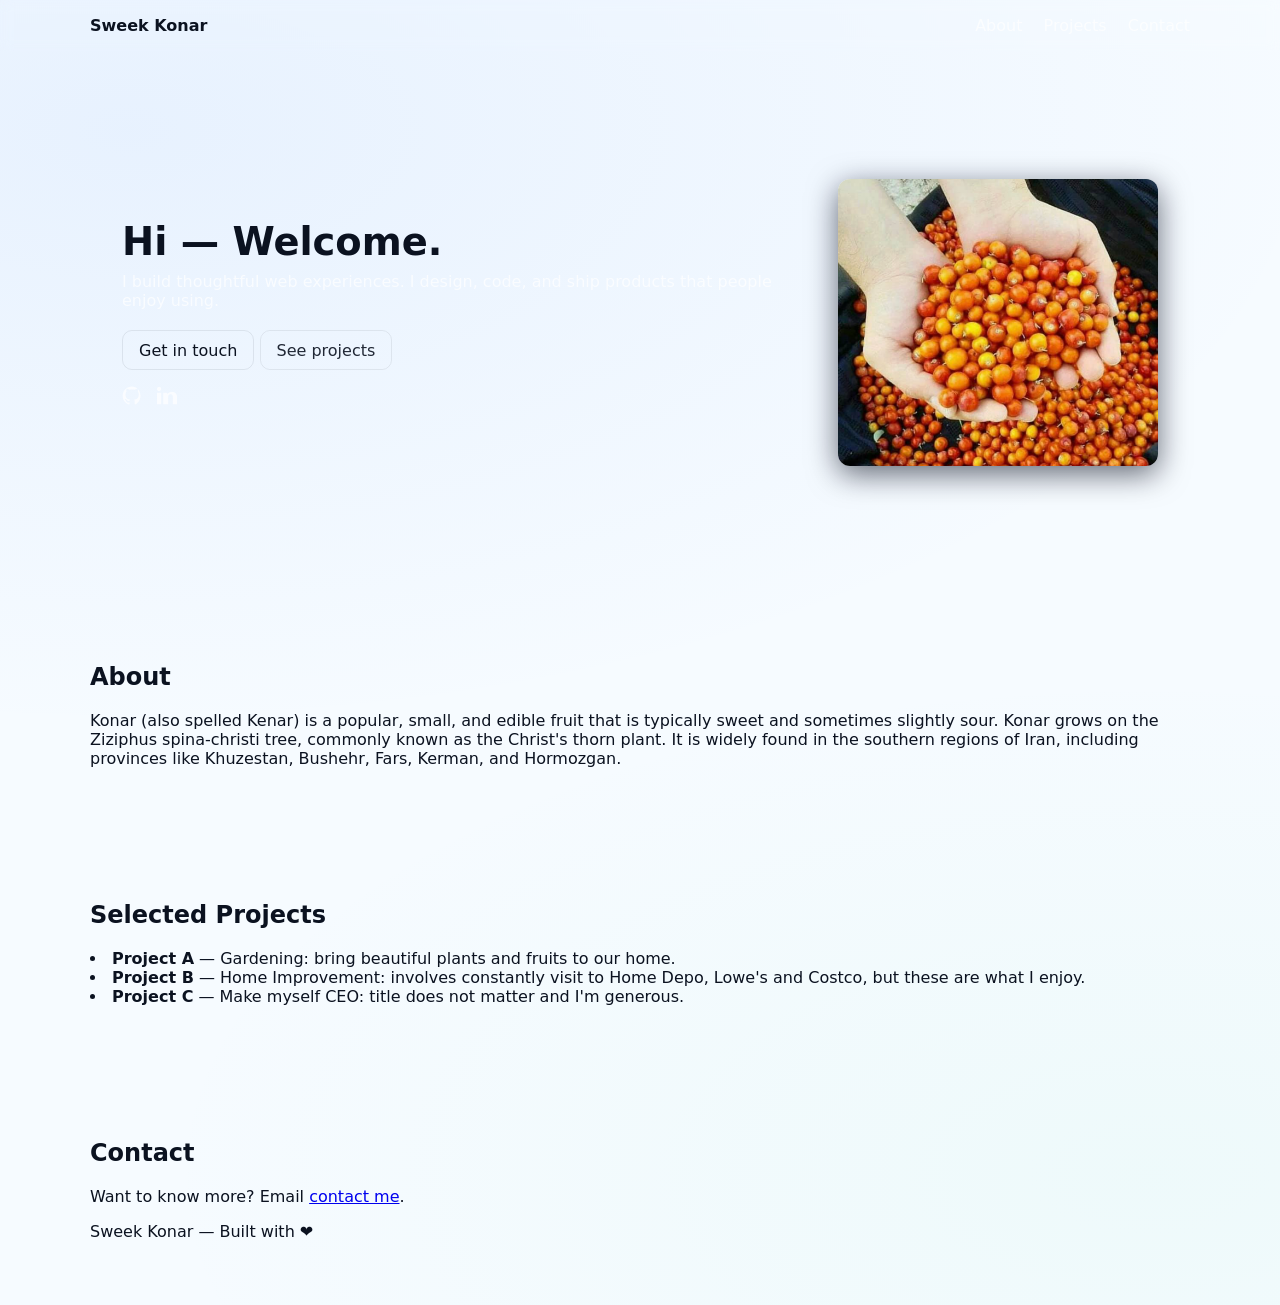
==== index.html @ 3c8fbfd5 "update" ====
<!doctype html>
<html lang="en">
<head>
    <meta charset="utf-8">
    <meta name="viewport" content="width=device-width,initial-scale=1">
    <meta name="description" content="Personal website landing page">
    <title>Sweek Konar — Portfolio</title>
    <link rel="stylesheet" href="styles.css">
</head>
<body>
    <header class="site-header">
        <div class="container header-inner">
            <a class="brand" href="#">Sweek Konar</a>
            <nav class="nav">
                <a href="#about">About</a>
                <a href="#projects">Projects</a>
                <a href="#contact">Contact</a>
            </nav>
        </div>
    </header>

    <main>
        <section class="hero">
            <div class="container hero-inner">
                <div class="hero-text">
                    <h1>Hi — Welcome.</h1>
                    <p class="tagline">I build thoughtful web experiences. I design, code, and ship products that people enjoy using.</p>
                    <p class="cta-row">
                        <a class="btn" href="mailto:red.diamond105@gmail.com">Get in touch</a>
                        <a class="btn ghost" href="#projects">See projects</a>
                    </p>
                    <p class="social">
                        <a href="https://github.com/" target="_blank" rel="noopener noreferrer" aria-label="GitHub">
                            <svg width="20" height="20" viewBox="0 0 24 24" fill="none" aria-hidden>
                                <path fill="currentColor" d="M12 .5C5.73.5.75 5.48.75 11.75c0 4.9 3.18 9.06 7.6 10.52.56.1.76-.24.76-.53 0-.26-.01-1.12-.01-2.03-3.09.67-3.74-.75-3.98-1.44-.13-.36-.7-1.44-1.2-1.73-.41-.25-1-.87-.01-.89.93-.03 1.59.86 1.81 1.22 1.06 1.78 2.76 1.27 3.43.97.1-.76.41-1.27.74-1.56-2.77-.31-5.69-1.39-5.69-6.18 0-1.37.49-2.49 1.29-3.37-.13-.32-.56-1.62.12-3.37 0 0 1.05-.34 3.44 1.28 1-.28 2.06-.42 3.12-.42 1.06 0 2.12.14 3.12.42 2.38-1.62 3.43-1.28 3.43-1.28.69 1.75.26 3.05.13 3.37.8.88 1.29 2 1.29 3.37 0 4.8-2.93 5.86-5.72 6.17.42.36.8 1.08.8 2.18 0 1.57-.01 2.83-.01 3.21 0 .29.2.64.77.53C19.07 20.8 22.25 16.64 22.25 11.75 22.25 5.48 17.27.5 12 .5z"/>
                            </svg>
                        </a>
                        <a href="https://linkedin.com/" target="_blank" rel="noopener noreferrer" aria-label="LinkedIn">
                            <svg width="20" height="20" viewBox="0 0 24 24" fill="none" aria-hidden>
                                <path fill="currentColor" d="M4.98 3.5C4.98 4.88 3.87 6 2.5 6S0 4.88 0 3.5 1.12 1 2.5 1 4.98 2.12 4.98 3.5zM0 8h5v14H0zM7.5 8h4.79v1.93h.07c.67-1.27 2.3-2.6 4.73-2.6C22.55 7.33 24 9.8 24 13.58V22h-5v-7.78c0-1.86-.03-4.25-2.59-4.25-2.6 0-3 2.03-3 4.12V22H7.5z"/>
                            </svg>
                        </a>
                    </p>
                </div>
                <div class="hero-media" aria-hidden>
                    <img src="assets/konar.png" alt="Konar" class="avatar">
                </div>
            </div>
        </section>

        <section id="about" class="section container">
            <h2>About</h2>
            <p>Konar (also spelled Kenar) is a popular, small, and edible fruit that is typically sweet and sometimes slightly sour. Konar grows on the Ziziphus spina-christi tree, commonly known as the Christ's thorn plant. It is widely found in the southern regions of Iran, including provinces like Khuzestan, Bushehr, Fars, Kerman, and Hormozgan.</p>
        </section>

        <section id="projects" class="section container">
            <h2>Selected Projects</h2>
            <p class="projects">
                <li><strong>Project A</strong> — Gardening: bring beautiful plants and fruits to our home. </li>
                <li><strong>Project B</strong> — Home Improvement: involves constantly visit to Home Depo, Lowe's and Costco, but these are what I enjoy.</li>
                <li><strong>Project C</strong> — Make myself CEO: title does not matter and I'm generous.</li>
            </p>
        </section>

        <section id="contact" class="section container">
            <h2>Contact</h2>
            <p>Want to know more? Email <a href="mailto:red.diamond@105@gmail.com">contact me</a>.</p>
            <p>Sweek Konar — Built with ❤️</p>
        </section>
    </main>

    <footer class="site-header">
    
    </footer>

    <script>
        document.getElementById('year').textContent = new Date().getFullYear();
    </script>
</body>
</html>
---- styles.css ----
:root{
  --bg: #0f172a;
  --card: rgba(255,255,255,0.06);
  --muted: rgba(255,255,255,0.7);
  --accent: linear-gradient(90deg,#6EE7B7,#3B82F6);
  --max-width: 1100px;
  --radius: 12px;
}
*{box-sizing:border-box}
body{
  margin:0; font-family: Inter, ui-sans-serif, system-ui, -apple-system, "Segoe UI", Roboto, "Helvetica Neue", Arial;
  background: radial-gradient(1200px 600px at 10% 10%, rgba(59,130,246,0.08), transparent),
              radial-gradient(1000px 500px at 90% 90%, rgba(110,231,183,0.06), transparent),
              var(--bg);
  color:#e6eef8; -webkit-font-smoothing:antialiased; -moz-osx-font-smoothing:grayscale;
}
.container{max-width:var(--max-width);margin:0 auto;padding:2rem}
.site-header{backdrop-filter: blur(6px);background:linear-gradient(180deg, rgba(255,255,255,0.02), transparent);}
.header-inner{display:flex;align-items:center;justify-content:space-between;padding:1rem 0}
.brand{font-weight:700;color:inherit;text-decoration:none}
.nav a{color:var(--muted);margin-left:1rem;text-decoration:none}
.hero{padding:6rem 0}
.hero-inner{display:grid;grid-template-columns:1fr 320px;gap:2.5rem;align-items:center}
.hero-text h1{font-size:2.4rem;margin:0 0 .5rem}
.tagline{color:var(--muted);margin:0 0 1.25rem}
.cta-row{margin:1rem 0}
.btn{display:inline-block;padding:.6rem 1rem;border-radius:10px;background:transparent;border:1px solid rgba(255,255,255,0.12);color:inherit;text-decoration:none}
.btn.ghost{background:transparent;opacity:0.9}
.social a{margin-right:.6rem;color:var(--muted);display:inline-flex;align-items:center}
.hero-media{display:flex;justify-content:center}
.avatar{width:100%;max-width:320px;height:auto;border-radius:12px;box-shadow:0 8px 30px rgba(2,6,23,0.6)}
.section{padding:3rem 0;border-top:1px solid rgba(255,255,255,0.02);background:transparent}
.projects{list-style:disc inside;padding-left:1rem;margin:0}
.projects li{padding:.35rem 0;color:var(--muted)}
.site-footer{padding:2rem 0;color:var(--muted);font-size:.9rem}
@media (max-width:880px){
  .hero-inner{grid-template-columns:1fr;grid-auto-rows:auto;text-align:center}
  .hero-media{order:-1}
  .nav{display:none}
}
@media (prefers-color-scheme:light){
  :root{--bg:#f6fbff;color-scheme:light}
  body{color:#0b1220}
  .site-header{background:transparent}
  .btn{border-color:rgba(11,18,32,0.08)}
}
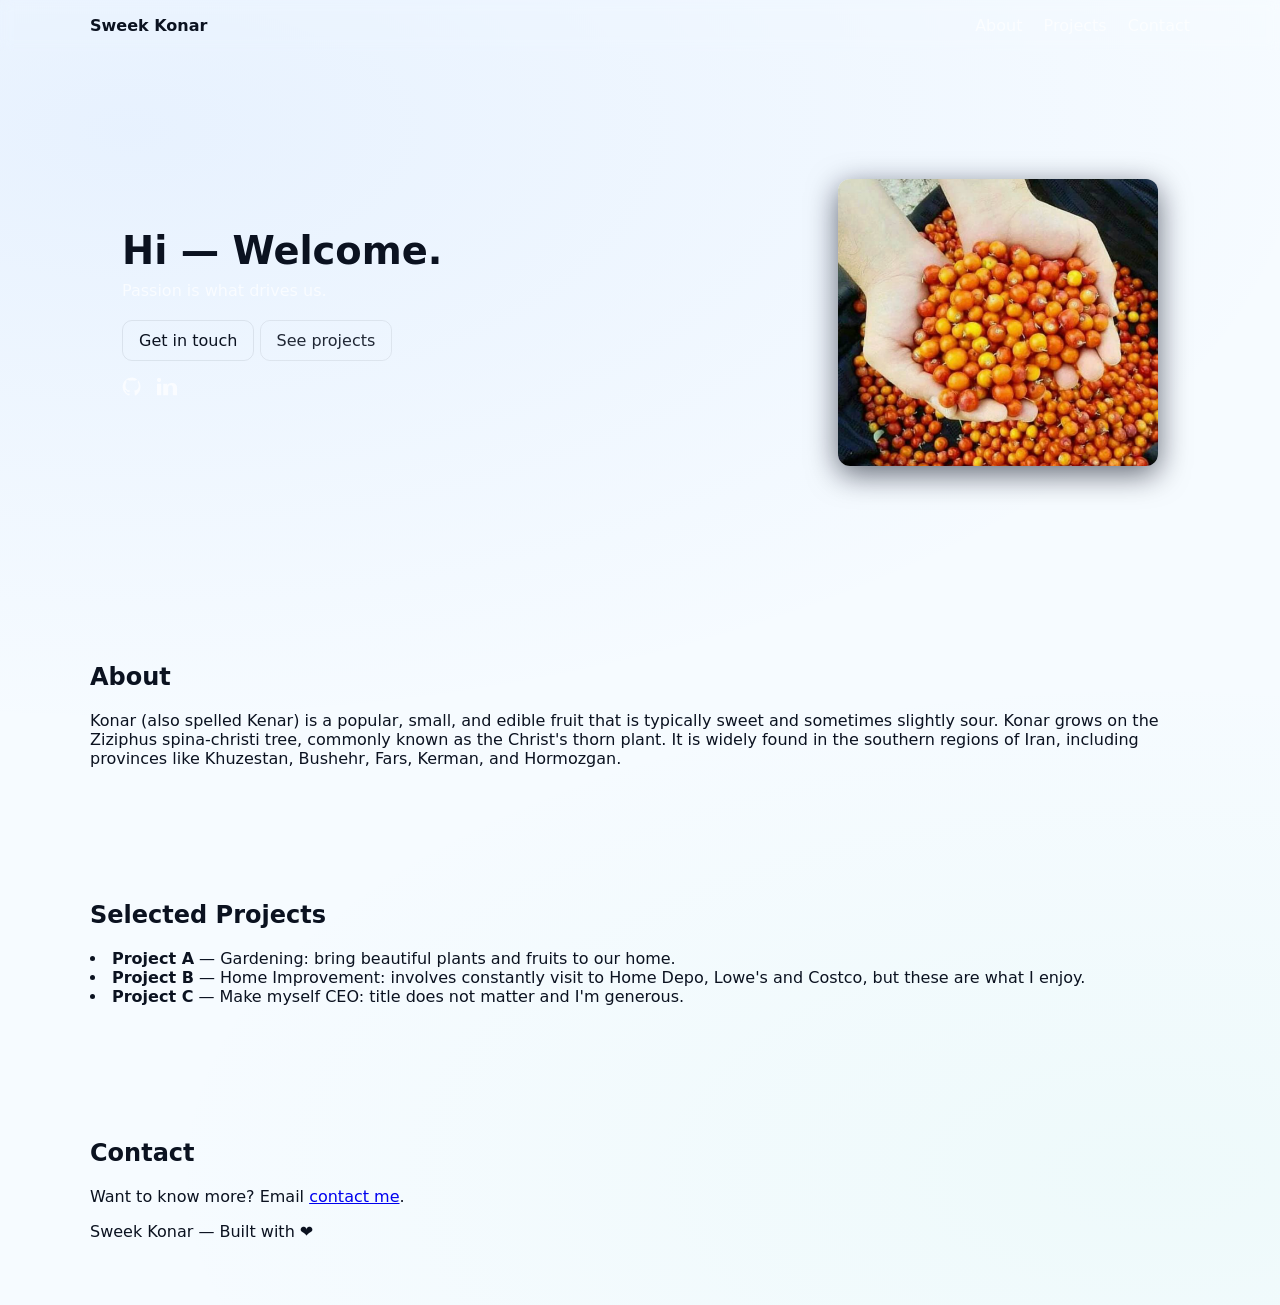
==== commit 9fbb1a7c: "update" ====
--- a/index.html
+++ b/index.html
@@ -25,7 +25,7 @@
             <div class="container hero-inner">
                 <div class="hero-text">
                     <h1>Hi — Welcome.</h1>
-                    <p class="tagline">I build thoughtful web experiences. I design, code, and ship products that people enjoy using.</p>
+                    <p class="tagline"> Passion is what drives us. </p>
                     <p class="cta-row">
                         <a class="btn" href="mailto:red.diamond105@gmail.com">Get in touch</a>
                         <a class="btn ghost" href="#projects">See projects</a>
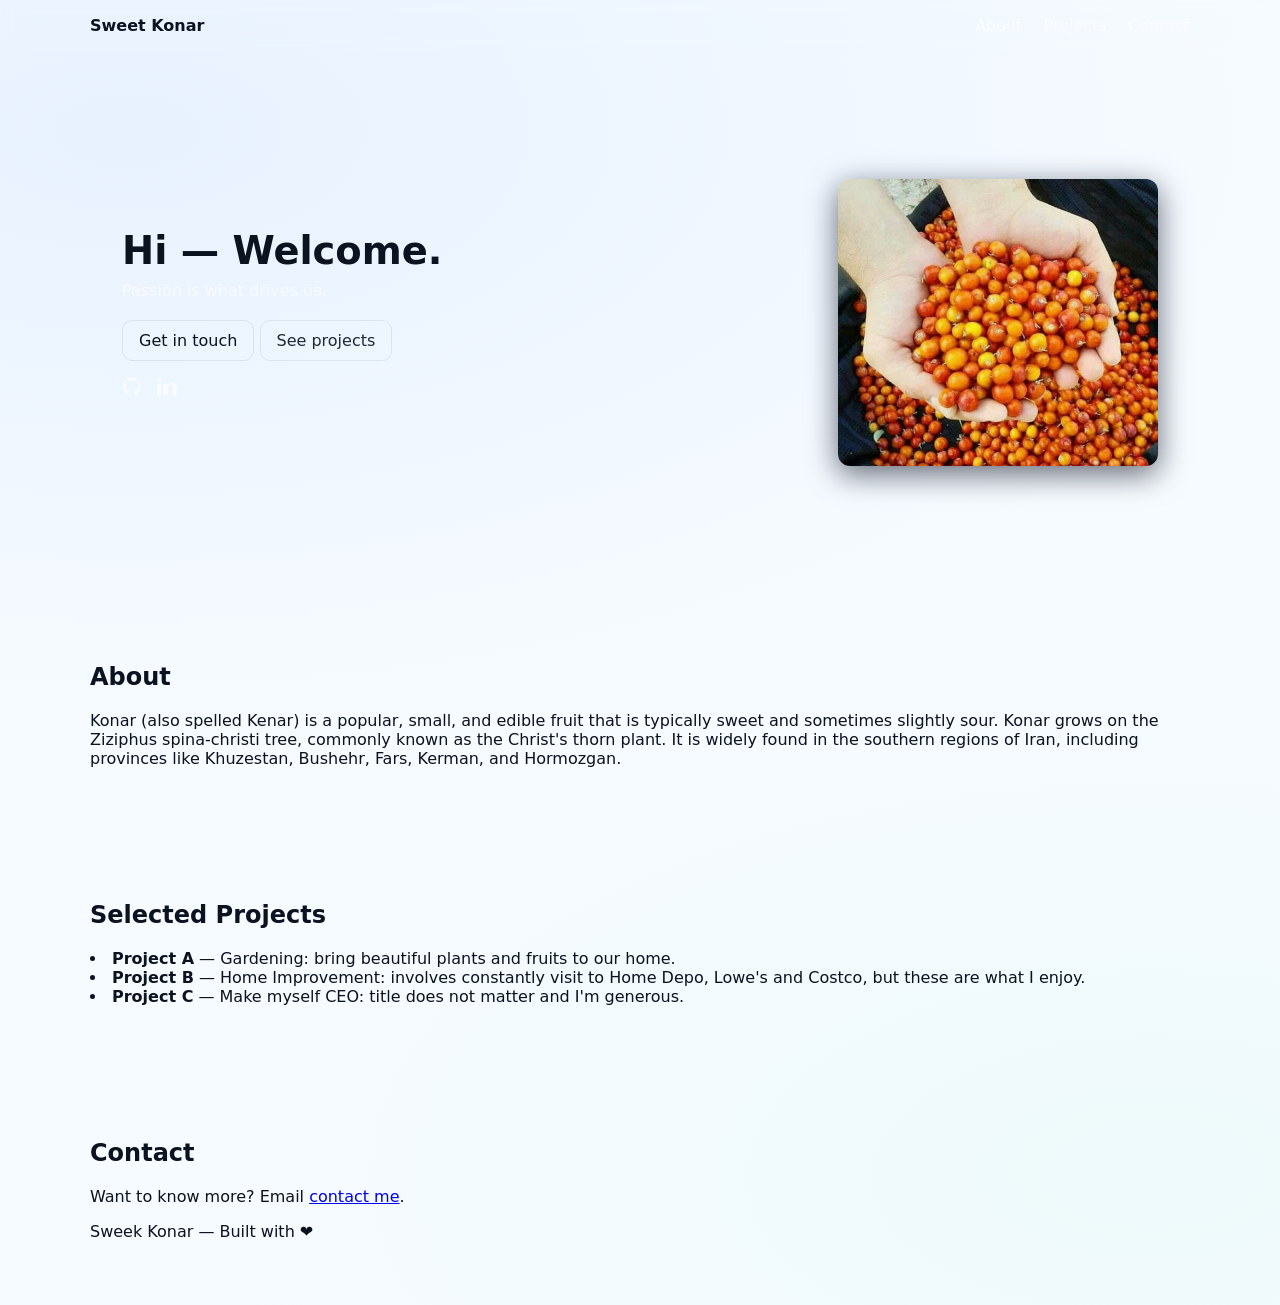
==== commit 52ebeece: "update" ====
--- a/index.html
+++ b/index.html
@@ -5,13 +5,13 @@
     <meta charset="utf-8">
     <meta name="viewport" content="width=device-width,initial-scale=1">
     <meta name="description" content="Personal website landing page">
-    <title>Sweek Konar — Portfolio</title>
+    <title>Sweet Konar — Sweet Konar</title>
     <link rel="stylesheet" href="styles.css">
 </head>
 <body>
     <header class="site-header">
         <div class="container header-inner">
-            <a class="brand" href="#">Sweek Konar</a>
+            <a class="brand" href="#">Sweet Konar</a>
             <nav class="nav">
                 <a href="#about">About</a>
                 <a href="#projects">Projects</a>
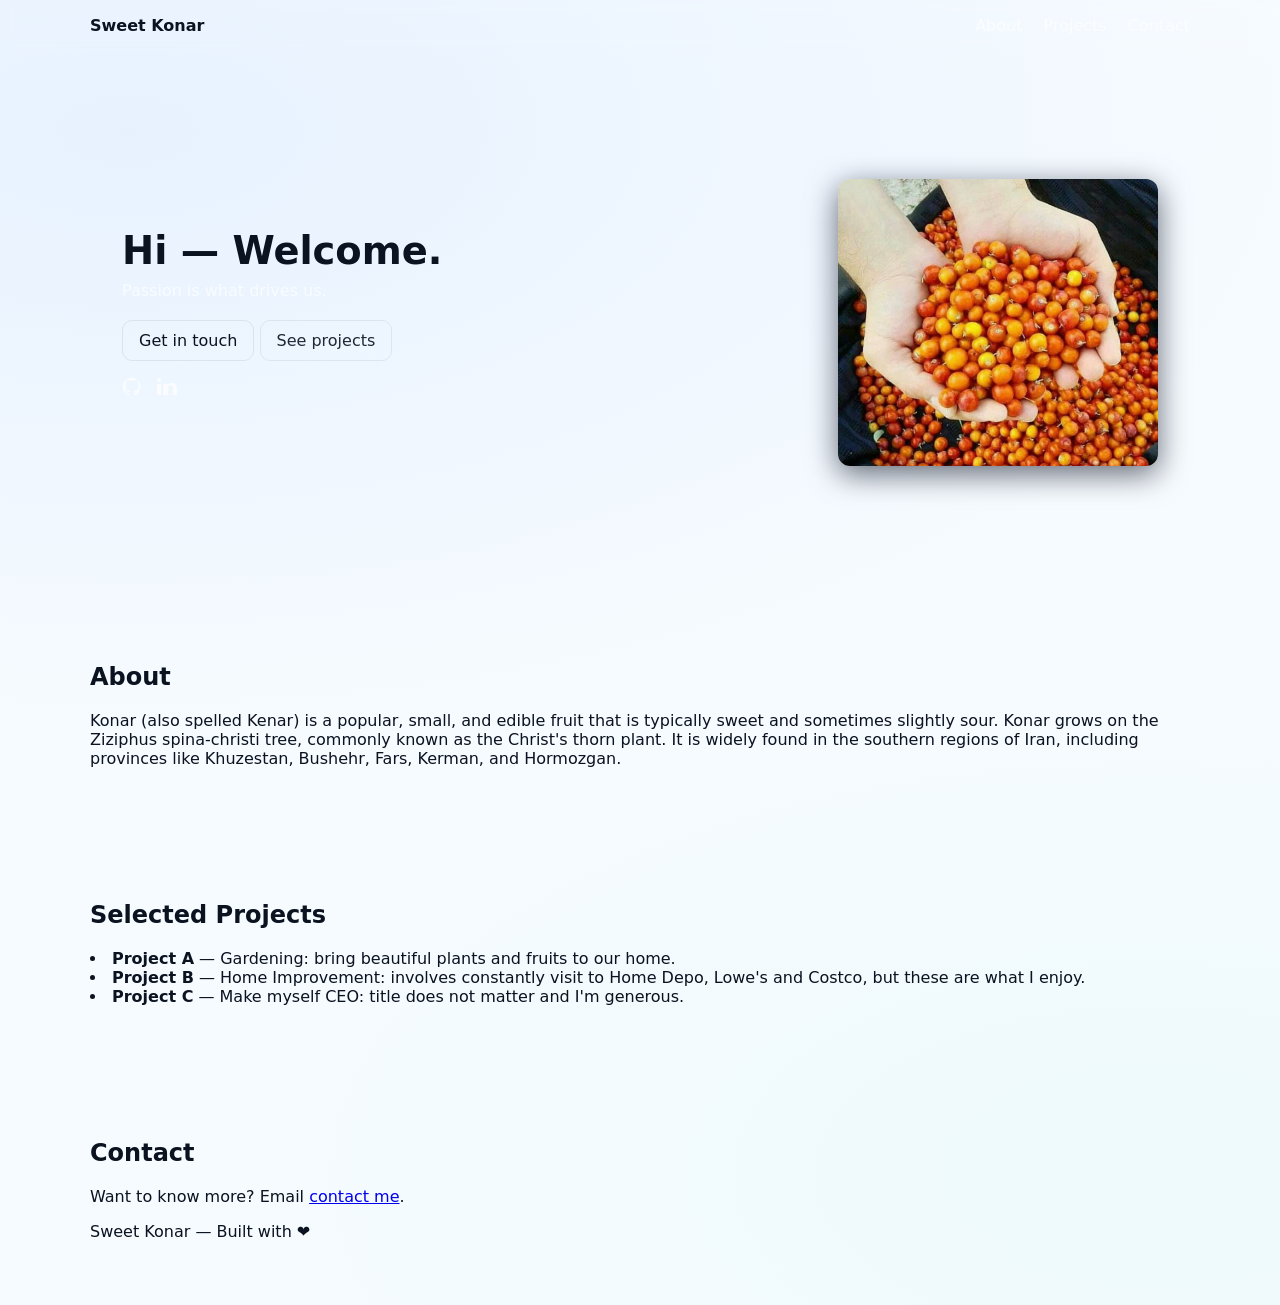
==== commit 4c47dfd1: "update" ====
--- a/index.html
+++ b/index.html
@@ -66,7 +66,7 @@
         <section id="contact" class="section container">
             <h2>Contact</h2>
             <p>Want to know more? Email <a href="mailto:red.diamond@105@gmail.com">contact me</a>.</p>
-            <p>Sweek Konar — Built with ❤️</p>
+            <p>Sweet Konar — Built with ❤️</p>
         </section>
     </main>
 
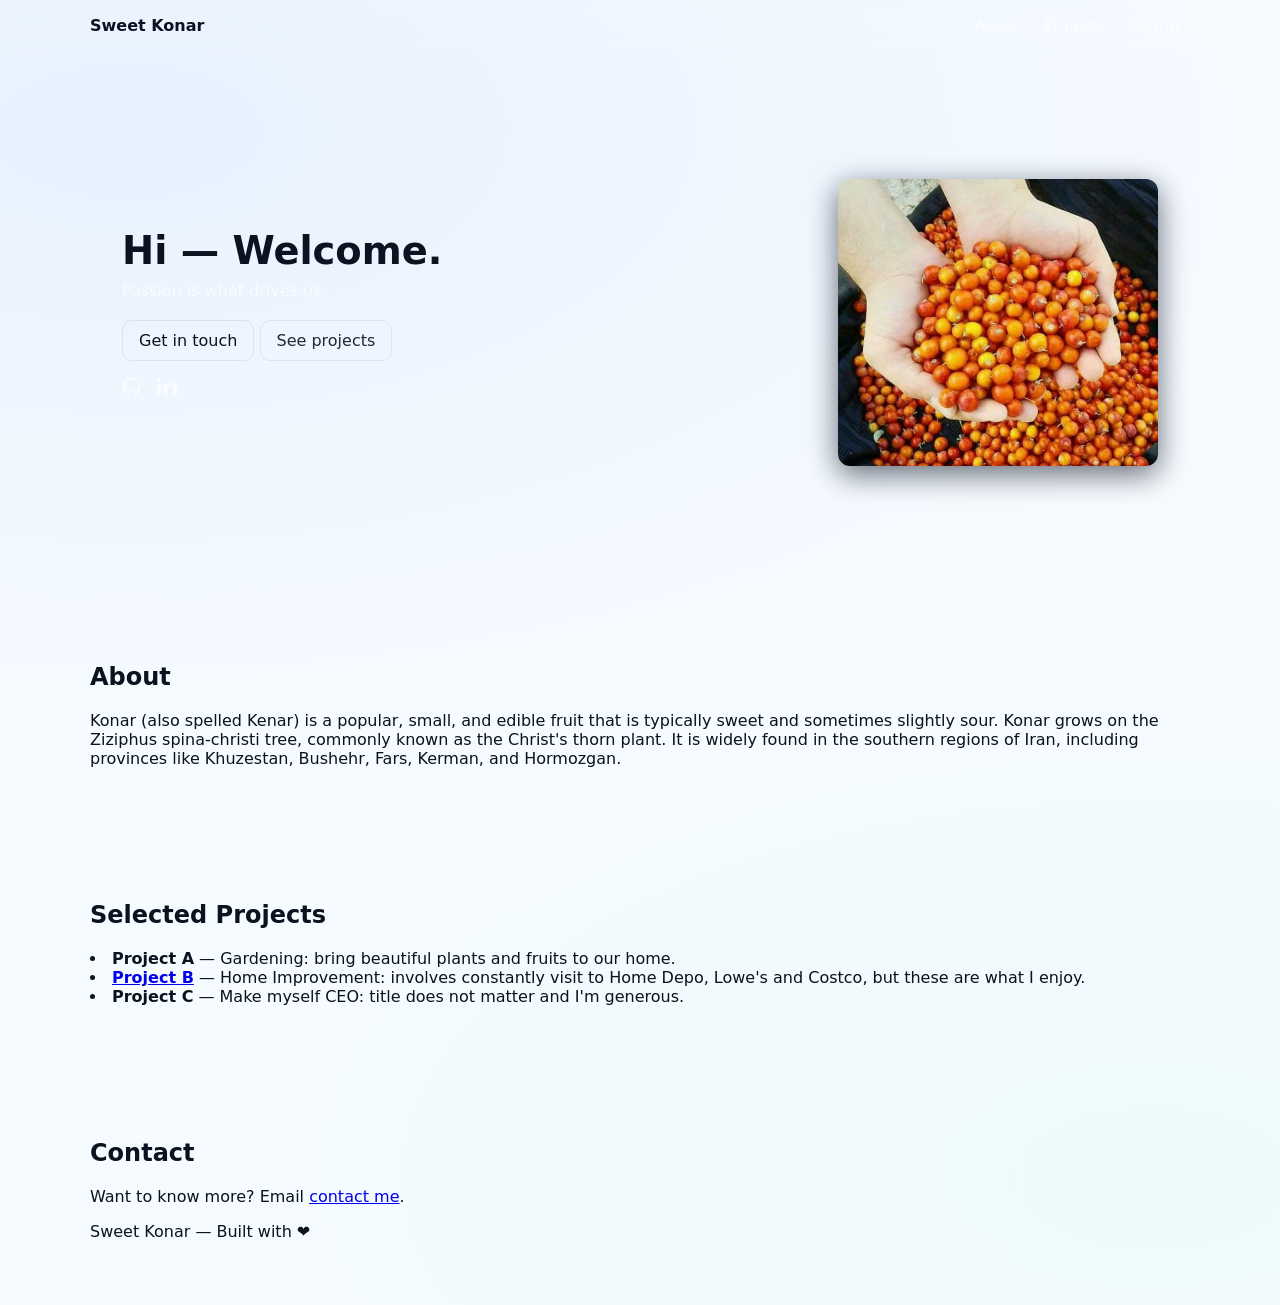
==== commit 252be829: "add projectB" ====
--- a/index.html
+++ b/index.html
@@ -58,7 +58,7 @@
             <h2>Selected Projects</h2>
             <p class="projects">
                 <li><strong>Project A</strong> — Gardening: bring beautiful plants and fruits to our home. </li>
-                <li><strong>Project B</strong> — Home Improvement: involves constantly visit to Home Depo, Lowe's and Costco, but these are what I enjoy.</li>
+                <li><strong><a href="projectB.html">Project B</a></strong> — Home Improvement: involves constantly visit to Home Depo, Lowe's and Costco, but these are what I enjoy.</li>
                 <li><strong>Project C</strong> — Make myself CEO: title does not matter and I'm generous.</li>
             </p>
         </section>
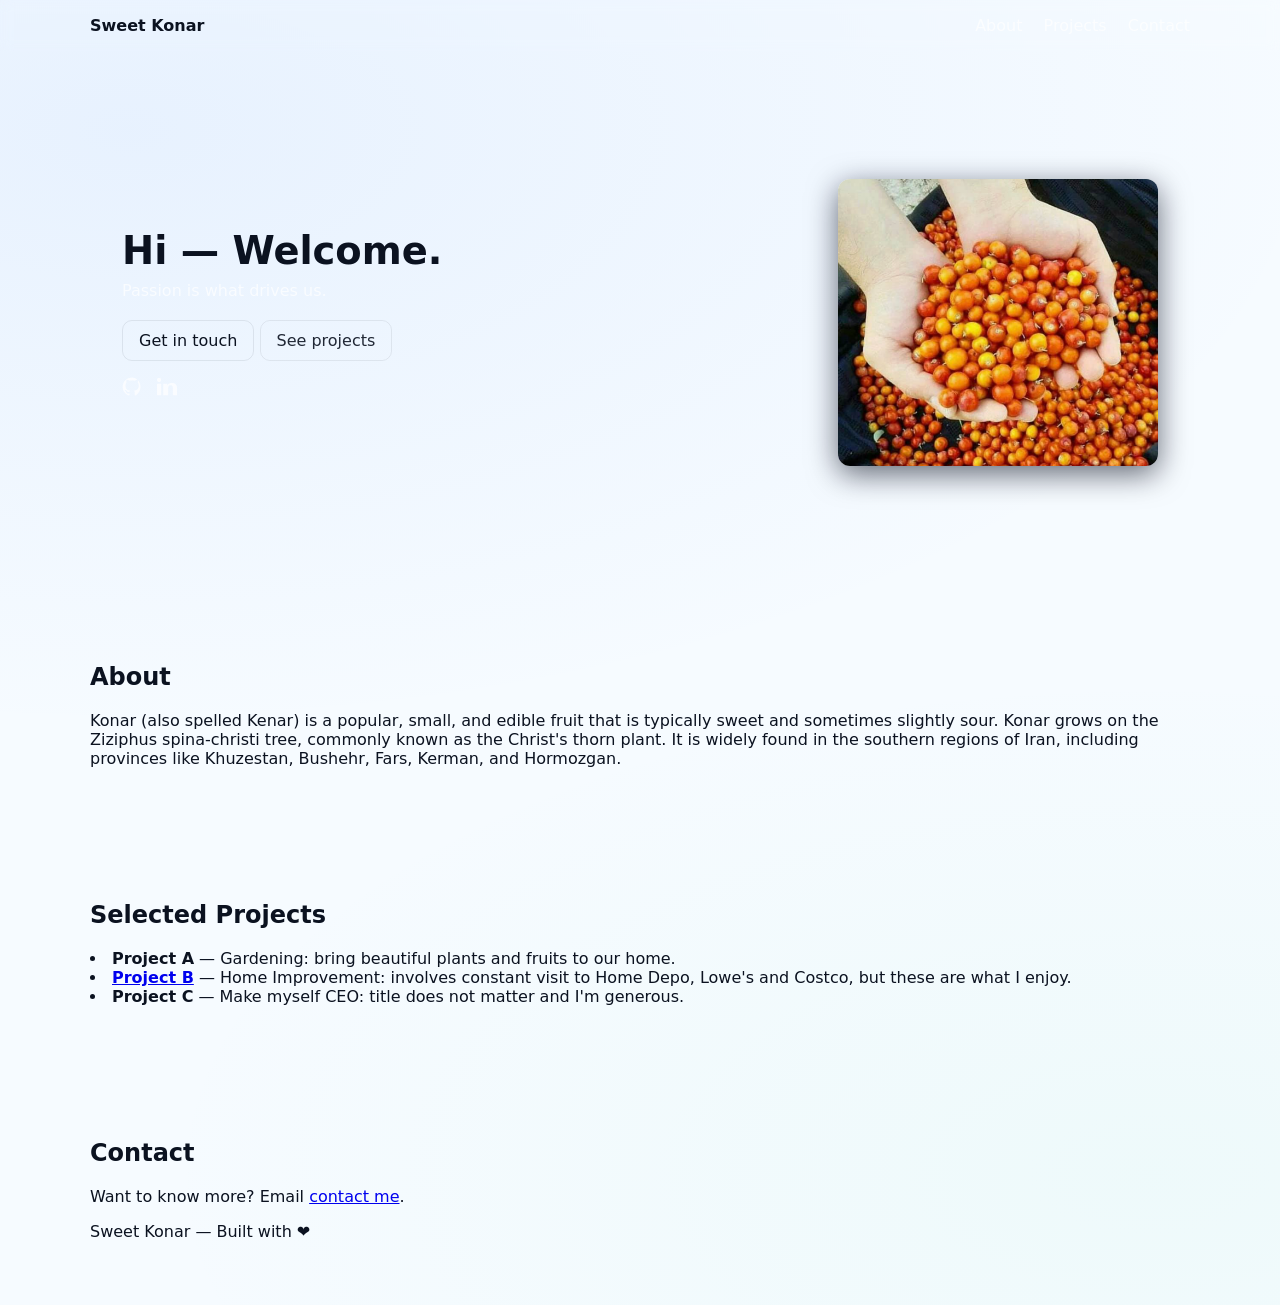
==== commit a3477cd4: "add projectB" ====
--- a/index.html
+++ b/index.html
@@ -58,7 +58,7 @@
             <h2>Selected Projects</h2>
             <p class="projects">
                 <li><strong>Project A</strong> — Gardening: bring beautiful plants and fruits to our home. </li>
-                <li><strong><a href="projectB.html">Project B</a></strong> — Home Improvement: involves constantly visit to Home Depo, Lowe's and Costco, but these are what I enjoy.</li>
+                <li><strong><a href="projectB.html">Project B</a></strong> — Home Improvement: involves constant visit to Home Depo, Lowe's and Costco, but these are what I enjoy.</li>
                 <li><strong>Project C</strong> — Make myself CEO: title does not matter and I'm generous.</li>
             </p>
         </section>
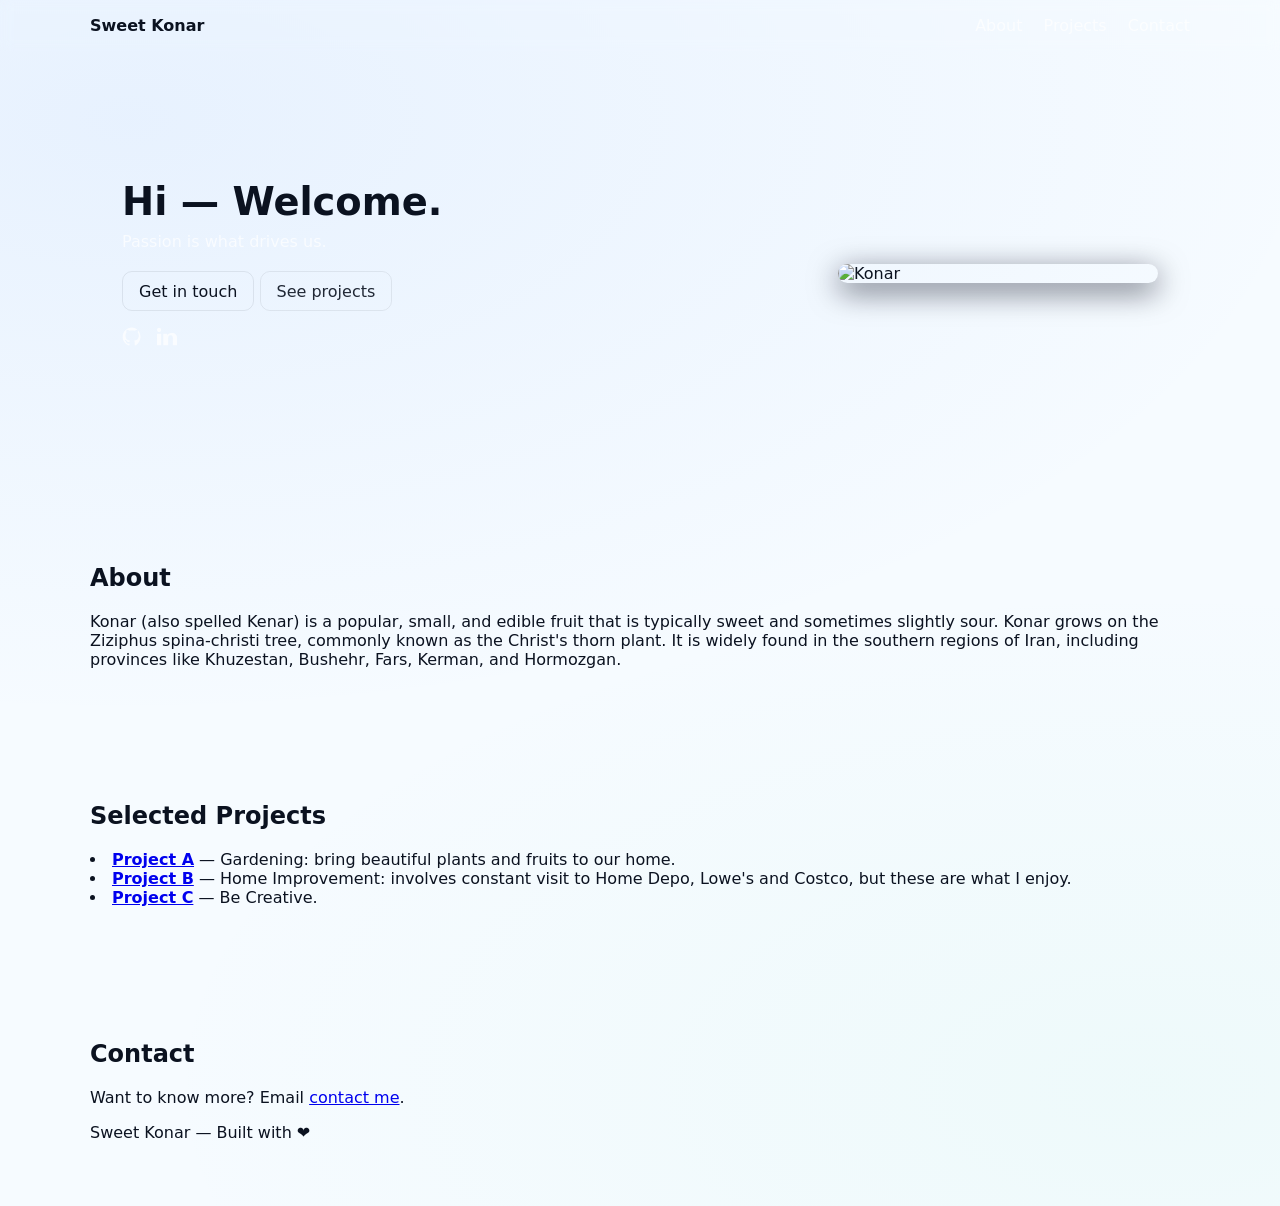
==== commit 4a52314b: "update" ====
--- a/index.html
+++ b/index.html
@@ -44,7 +44,7 @@
                     </p>
                 </div>
                 <div class="hero-media" aria-hidden>
-                    <img src="assets/konar.png" alt="Konar" class="avatar">
+                    <img src="assets/roses.jpeg" alt="Konar" class="avatar">
                 </div>
             </div>
         </section>
@@ -57,9 +57,9 @@
         <section id="projects" class="section container">
             <h2>Selected Projects</h2>
             <p class="projects">
-                <li><strong>Project A</strong> — Gardening: bring beautiful plants and fruits to our home. </li>
+                <li><strong><a href="projectA.html">Project A</a></strong> — Gardening: bring beautiful plants and fruits to our home. </li>
                 <li><strong><a href="projectB.html">Project B</a></strong> — Home Improvement: involves constant visit to Home Depo, Lowe's and Costco, but these are what I enjoy.</li>
-                <li><strong>Project C</strong> — Make myself CEO: title does not matter and I'm generous.</li>
+                <li><strong><a href="projectC.html">Project C</a></strong> — Be Creative.</li>
             </p>
         </section>
 
--- a/styles.css
+++ b/styles.css
@@ -44,3 +44,177 @@
   .site-header{background:transparent}
   .btn{border-color:rgba(11,18,32,0.08)}
 }
+
+/* Photo Gallery Styles */
+.photo-gallery {
+  margin: 3rem 0;
+  padding: 2rem 0;
+  border-top: 1px solid rgba(255,255,255,0.02);
+}
+
+.photo-gallery h2 {
+  font-size: 2rem;
+  margin-bottom: 2rem;
+  color: inherit;
+}
+
+.gallery-grid {
+  display: grid;
+  grid-template-columns: repeat(auto-fill, minmax(300px, 1fr));
+  gap: 1.5rem;
+  margin-bottom: 2rem;
+}
+
+.gallery-item {
+  position: relative;
+  border-radius: var(--radius);
+  overflow: hidden;
+  background: var(--card);
+  backdrop-filter: blur(6px);
+  border: 1px solid rgba(255,255,255,0.08);
+  transition: transform 0.3s ease, box-shadow 0.3s ease;
+}
+
+.gallery-item:hover {
+  transform: translateY(-4px);
+  box-shadow: 0 12px 40px rgba(2,6,23,0.4);
+}
+
+.gallery-item img {
+  width: 100%;
+  height: 250px;
+  object-fit: cover;
+  display: block;
+  transition: transform 0.3s ease;
+}
+
+.gallery-item:hover img {
+  transform: scale(1.05);
+}
+
+.gallery-caption {
+  position: absolute;
+  bottom: 0;
+  left: 0;
+  right: 0;
+  background: linear-gradient(transparent, rgba(0,0,0,0.8));
+  color: white;
+  padding: 1rem;
+  font-size: 0.9rem;
+  font-weight: 500;
+}
+
+/* Responsive adjustments for gallery */
+@media (max-width: 768px) {
+  .gallery-grid {
+    grid-template-columns: repeat(auto-fill, minmax(250px, 1fr));
+    gap: 1rem;
+  }
+
+  .gallery-item img {
+    height: 200px;
+  }
+}
+
+@media (max-width: 480px) {
+  .gallery-grid {
+    grid-template-columns: 1fr;
+  }
+
+  .gallery-item img {
+    height: 220px;
+  }
+}
+
+/* Lightbox Styles */
+#lightbox {
+  display: none;
+  position: fixed;
+  top: 0;
+  left: 0;
+  width: 100%;
+  height: 100%;
+  z-index: 1000;
+}
+
+.lightbox-overlay {
+  position: absolute;
+  top: 0;
+  left: 0;
+  width: 100%;
+  height: 100%;
+  background: rgba(15, 23, 42, 0.9);
+  backdrop-filter: blur(8px);
+  display: flex;
+  align-items: center;
+  justify-content: center;
+  padding: 2rem;
+}
+
+.lightbox-content {
+  position: relative;
+  max-width: 90vw;
+  max-height: 90vh;
+  background: var(--bg);
+  border-radius: var(--radius);
+  overflow: hidden;
+  box-shadow: 0 20px 60px rgba(2,6,23,0.6);
+  border: 1px solid rgba(255,255,255,0.1);
+}
+
+.lightbox-content img {
+  width: 100%;
+  height: auto;
+  max-height: 80vh;
+  object-fit: contain;
+  display: block;
+}
+
+.lightbox-caption {
+  position: absolute;
+  bottom: 0;
+  left: 0;
+  right: 0;
+  background: linear-gradient(transparent, rgba(0,0,0,0.9));
+  color: white;
+  padding: 1.5rem;
+  font-size: 1rem;
+  font-weight: 500;
+}
+
+.lightbox-close {
+  position: absolute;
+  top: 1rem;
+  right: 1rem;
+  background: rgba(0,0,0,0.7);
+  color: white;
+  border: none;
+  width: 40px;
+  height: 40px;
+  border-radius: 50%;
+  font-size: 1.5rem;
+  cursor: pointer;
+  display: flex;
+  align-items: center;
+  justify-content: center;
+  transition: background 0.3s ease;
+}
+
+.lightbox-close:hover {
+  background: rgba(0,0,0,0.9);
+}
+
+@media (max-width: 768px) {
+  .lightbox-overlay {
+    padding: 1rem;
+  }
+
+  .lightbox-content {
+    max-width: 95vw;
+    max-height: 95vh;
+  }
+
+  .lightbox-content img {
+    max-height: 70vh;
+  }
+}
